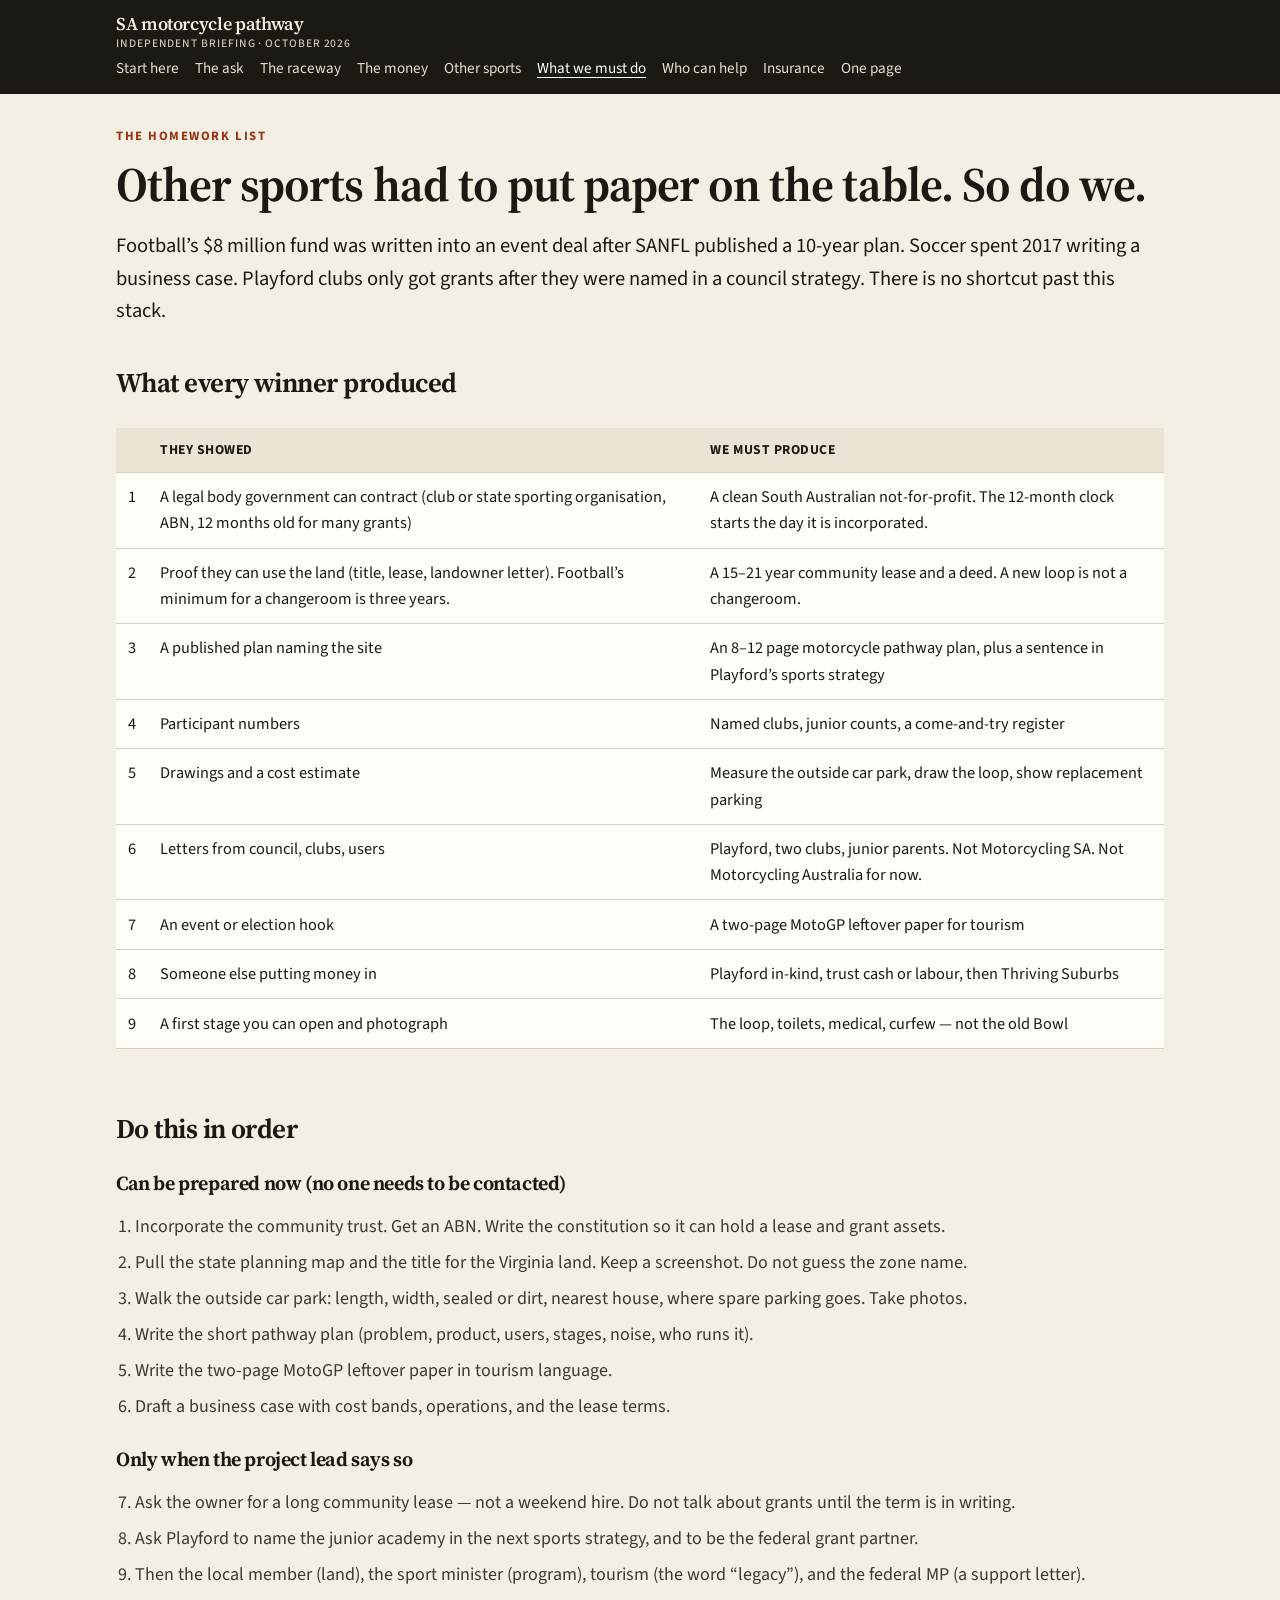
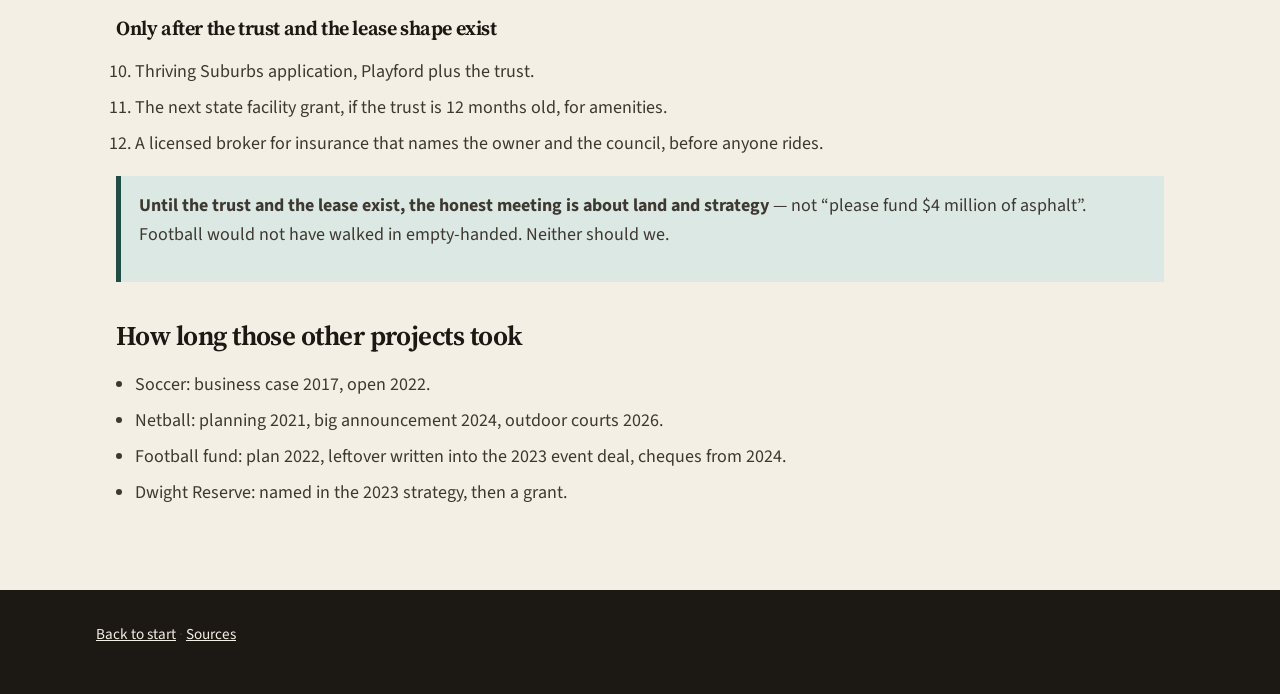
==== homework.html @ 2dd80e3b "Add plain-language SA motorcycle pathway briefing site" ====
<!DOCTYPE html>
<html lang="en-AU">
<head>
  <meta charset="utf-8">
  <meta name="viewport" content="width=device-width, initial-scale=1">
  <title>What we must do — SA motorcycle pathway briefing</title>
  <link rel="preconnect" href="https://fonts.googleapis.com">
  <link rel="preconnect" href="https://fonts.gstatic.com" crossorigin>
  <link href="https://fonts.googleapis.com/css2?family=Source+Sans+3:wght@500;700&family=Source+Serif+4:wght@600;650&display=swap" rel="stylesheet">
  <link rel="stylesheet" href="css/style.css">
</head>
<body>
  <header class="site-header">
    <div class="header-inner">
      <a class="brand" href="index.html">SA motorcycle pathway<small>Independent briefing · October 2026</small></a>
      <button class="nav-toggle" type="button" aria-expanded="false">Menu</button>
    </div>
    <nav class="nav" aria-label="Main">
      <a href="index.html">Start here</a>
      <a href="proposal.html">The ask</a>
      <a href="the-site.html">The raceway</a>
      <a href="money.html">The money</a>
      <a href="other-sports.html">Other sports</a>
      <a class="is-current" href="homework.html">What we must do</a>
      <a href="people.html">Who can help</a>
      <a href="insurance.html">Insurance</a>
      <a href="one-pager.html">One page</a>
    </nav>
  </header>
  <main class="wrap">
    <p class="kicker">The homework list</p>
    <h1>Other sports had to put paper on the table. So do we.</h1>
    <p class="lead">Football’s $8 million fund was written into an event deal after SANFL published a 10-year plan. Soccer spent 2017 writing a business case. Playford clubs only got grants after they were named in a council strategy. There is no shortcut past this stack.</p>

    <h2>What every winner produced</h2>
    <div class="table-wrap">
      <table>
        <thead><tr><th></th><th>They showed</th><th>We must produce</th></tr></thead>
        <tbody>
          <tr><td>1</td><td>A legal body government can contract (club or state sporting organisation, ABN, 12 months old for many grants)</td><td>A clean South Australian not-for-profit. The 12-month clock starts the day it is incorporated.</td></tr>
          <tr><td>2</td><td>Proof they can use the land (title, lease, landowner letter). Football’s minimum for a changeroom is three years.</td><td>A 15–21 year community lease and a deed. A new loop is not a changeroom.</td></tr>
          <tr><td>3</td><td>A published plan naming the site</td><td>An 8–12 page motorcycle pathway plan, plus a sentence in Playford’s sports strategy</td></tr>
          <tr><td>4</td><td>Participant numbers</td><td>Named clubs, junior counts, a come-and-try register</td></tr>
          <tr><td>5</td><td>Drawings and a cost estimate</td><td>Measure the outside car park, draw the loop, show replacement parking</td></tr>
          <tr><td>6</td><td>Letters from council, clubs, users</td><td>Playford, two clubs, junior parents. Not Motorcycling SA. Not Motorcycling Australia for now.</td></tr>
          <tr><td>7</td><td>An event or election hook</td><td>A two-page MotoGP leftover paper for tourism</td></tr>
          <tr><td>8</td><td>Someone else putting money in</td><td>Playford in-kind, trust cash or labour, then Thriving Suburbs</td></tr>
          <tr><td>9</td><td>A first stage you can open and photograph</td><td>The loop, toilets, medical, curfew — not the old Bowl</td></tr>
        </tbody>
      </table>
    </div>

    <h2>Do this in order</h2>
    <h3>Can be prepared now (no one needs to be contacted)</h3>
    <ol class="steps">
      <li>Incorporate the community trust. Get an ABN. Write the constitution so it can hold a lease and grant assets.</li>
      <li>Pull the state planning map and the title for the Virginia land. Keep a screenshot. Do not guess the zone name.</li>
      <li>Walk the outside car park: length, width, sealed or dirt, nearest house, where spare parking goes. Take photos.</li>
      <li>Write the short pathway plan (problem, product, users, stages, noise, who runs it).</li>
      <li>Write the two-page MotoGP leftover paper in tourism language.</li>
      <li>Draft a business case with cost bands, operations, and the lease terms.</li>
    </ol>

    <h3>Only when the project lead says so</h3>
    <ol class="steps" start="7">
      <li>Ask the owner for a long community lease — not a weekend hire. Do not talk about grants until the term is in writing.</li>
      <li>Ask Playford to name the junior academy in the next sports strategy, and to be the federal grant partner.</li>
      <li>Then the local member (land), the sport minister (program), tourism (the word “legacy”), and the federal MP (a support letter).</li>
    </ol>

    <h3>Only after the trust and the lease shape exist</h3>
    <ol class="steps" start="10">
      <li>Thriving Suburbs application, Playford plus the trust.</li>
      <li>The next state facility grant, if the trust is 12 months old, for amenities.</li>
      <li>A licensed broker for insurance that names the owner and the council, before anyone rides.</li>
    </ol>

    <div class="soft">
      <p><strong>Until the trust and the lease exist, the honest meeting is about land and strategy</strong> — not “please fund $4 million of asphalt”. Football would not have walked in empty-handed. Neither should we.</p>
    </div>

    <h2>How long those other projects took</h2>
    <ul class="plain">
      <li>Soccer: business case 2017, open 2022.</li>
      <li>Netball: planning 2021, big announcement 2024, outdoor courts 2026.</li>
      <li>Football fund: plan 2022, leftover written into the 2023 event deal, cheques from 2024.</li>
      <li>Dwight Reserve: named in the 2023 strategy, then a grant.</li>
    </ul>
  </main>
  <footer class="site-footer"><div class="wrap"><p><a href="index.html">Back to start</a> · <a href="sources.html">Sources</a></p></div></footer>
  <script src="js/nav.js"></script>
</body>
</html>
---- css/style.css ----
:root {
  --ink: #1c1914;
  --ink-soft: #3d3830;
  --muted: #5c564c;
  --paper: #f4efe4;
  --paper-2: #ebe4d4;
  --card: #fffdf7;
  --line: #d7cfc0;
  --accent: #9a3412;
  --accent-2: #1f4d46;
  --warn: #7c2d12;
  --warn-bg: #f3e0d2;
  --ok-bg: #dce8e4;
  --shadow: 0 10px 30px rgba(28, 25, 20, 0.06);
  --max: 68rem;
  --sans: "Source Sans 3", "Segoe UI", sans-serif;
  --serif: "Source Serif 4", Georgia, serif;
}

* { box-sizing: border-box; }
html { scroll-behavior: smooth; }
body {
  margin: 0;
  background: var(--paper);
  color: var(--ink);
  font-family: var(--sans);
  font-size: 1.125rem;
  line-height: 1.6;
}

a { color: var(--accent-2); }
a:hover { color: var(--accent); }

.skip {
  position: absolute;
  left: -999px;
}
.skip:focus {
  left: 1rem;
  top: 1rem;
  background: #fff;
  padding: 0.5rem 1rem;
  z-index: 20;
}

.site-header {
  background: var(--ink);
  color: #f4efe4;
  position: sticky;
  top: 0;
  z-index: 10;
}
.header-inner {
  max-width: var(--max);
  margin: 0 auto;
  padding: 0.85rem 1.25rem 0.4rem;
  display: flex;
  align-items: center;
  justify-content: space-between;
  gap: 1rem;
  width: 100%;
}
.site-header .nav {
  max-width: var(--max);
  margin: 0 auto;
  padding: 0 1.25rem 0.85rem;
}
.brand {
  color: #f4efe4;
  text-decoration: none;
  font-family: var(--serif);
  font-weight: 600;
  letter-spacing: -0.02em;
  line-height: 1.15;
}
.brand small {
  display: block;
  font-family: var(--sans);
  font-weight: 500;
  font-size: 0.72rem;
  letter-spacing: 0.08em;
  text-transform: uppercase;
  color: #cfc6b4;
  margin-top: 0.15rem;
}
.nav-toggle {
  display: none;
  background: transparent;
  color: #f4efe4;
  border: 1px solid #6b6458;
  padding: 0.45rem 0.7rem;
  font: inherit;
  cursor: pointer;
}
.nav {
  display: flex;
  flex-wrap: wrap;
  gap: 0.35rem 1rem;
}
.nav a {
  color: #e8e0d2;
  text-decoration: none;
  font-size: 0.95rem;
}
.nav a:hover,
.nav a.is-current {
  color: #fff;
  text-decoration: underline;
  text-underline-offset: 0.25em;
}

.wrap {
  max-width: var(--max);
  margin: 0 auto;
  padding: 2rem 1.25rem 4rem;
}

.kicker {
  font-size: 0.8rem;
  letter-spacing: 0.12em;
  text-transform: uppercase;
  color: var(--accent);
  font-weight: 700;
  margin: 0 0 0.6rem;
}
h1, h2, h3 {
  font-family: var(--serif);
  font-weight: 650;
  letter-spacing: -0.02em;
  line-height: 1.2;
  color: var(--ink);
}
h1 { font-size: clamp(2rem, 4vw, 3rem); margin: 0 0 1rem; }
h2 { font-size: 1.7rem; margin: 2.4rem 0 0.8rem; }
h3 { font-size: 1.25rem; margin: 1.6rem 0 0.5rem; }
p { margin: 0 0 1rem; color: var(--ink-soft); }
.lead { font-size: 1.28rem; color: var(--ink); }

.notice {
  background: var(--warn-bg);
  border-left: 5px solid var(--warn);
  padding: 1rem 1.1rem;
  margin: 0 0 1.6rem;
}
.notice strong { color: var(--warn); }
.soft {
  background: var(--ok-bg);
  border-left: 5px solid var(--accent-2);
  padding: 1rem 1.1rem;
  margin: 0 0 1.6rem;
}

.grid {
  display: grid;
  gap: 1rem;
  grid-template-columns: repeat(auto-fit, minmax(16rem, 1fr));
  margin: 1.4rem 0 2rem;
}
.card {
  background: var(--card);
  border: 1px solid var(--line);
  border-radius: 6px;
  padding: 1.15rem 1.2rem;
  box-shadow: var(--shadow);
  text-decoration: none;
  color: inherit;
  display: block;
}
a.card:hover { border-color: var(--accent-2); }
.card h3 { margin-top: 0; }
.card p:last-child { margin-bottom: 0; }
.num {
  font-family: var(--serif);
  font-size: 1.8rem;
  color: var(--accent);
  margin: 0 0 0.3rem;
}

.facts {
  display: grid;
  grid-template-columns: repeat(auto-fit, minmax(12rem, 1fr));
  gap: 0.75rem;
  margin: 1.2rem 0 1.8rem;
}
.fact {
  background: var(--paper-2);
  padding: 0.9rem 1rem;
}
.fact b { display: block; font-size: 0.8rem; text-transform: uppercase; letter-spacing: 0.06em; color: var(--muted); }

table {
  width: 100%;
  border-collapse: collapse;
  background: var(--card);
  margin: 1rem 0 1.6rem;
  font-size: 1.02rem;
}
th, td {
  text-align: left;
  padding: 0.7rem 0.75rem;
  border-bottom: 1px solid var(--line);
  vertical-align: top;
}
th { background: var(--paper-2); font-size: 0.85rem; letter-spacing: 0.04em; text-transform: uppercase; }
.table-wrap { overflow-x: auto; }

ol.steps, ul.plain { padding-left: 1.2rem; }
ol.steps li, ul.plain li { margin: 0.45rem 0; color: var(--ink-soft); }

.site-footer {
  background: var(--ink);
  color: #d7cfc0;
  padding: 2rem 1.25rem;
  font-size: 0.95rem;
}
.site-footer .wrap { padding: 0; }
.site-footer a { color: #f4efe4; }

@media (max-width: 820px) {
  .nav-toggle { display: block; }
  .nav {
    display: none;
    width: 100%;
    padding: 0 1.25rem 1rem;
    flex-direction: column;
  }
  .site-header.is-open .nav { display: flex; }
  .header-inner { flex-wrap: wrap; }
}

@media print {
  .site-header, .site-footer, .nav-toggle, .no-print { display: none !important; }
  body { background: #fff; font-size: 12pt; }
  .wrap { padding: 0; max-width: none; }
  a { color: inherit; text-decoration: none; }
}

.glossary dt { font-weight: 700; margin-top: 0.8rem; }
.glossary dd { margin: 0.2rem 0 0; color: var(--ink-soft); }
.hero-ask {
  background: var(--ink);
  color: #f4efe4;
  padding: 1.2rem 1.3rem;
  margin: 1.4rem 0 1.8rem;
}
.hero-ask p { color: #f4efe4; margin: 0; font-family: var(--serif); font-size: 1.25rem; }
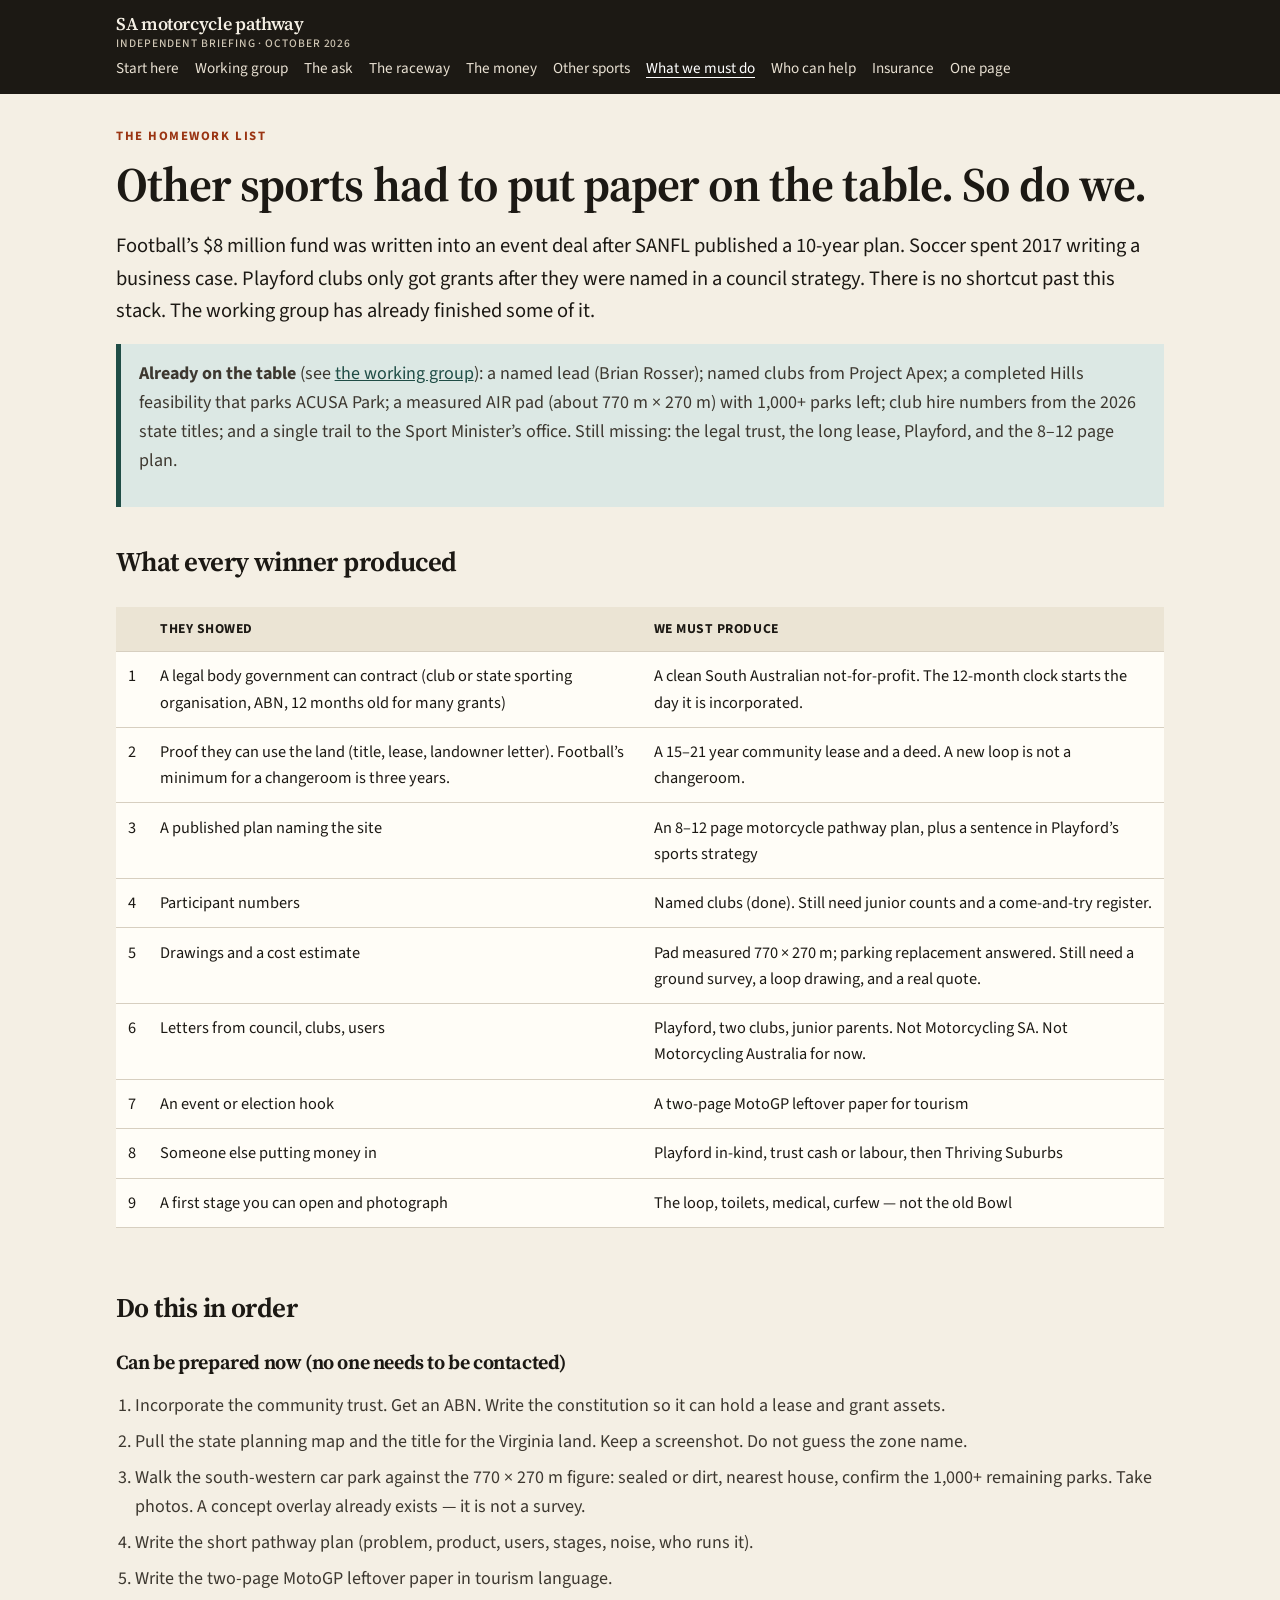
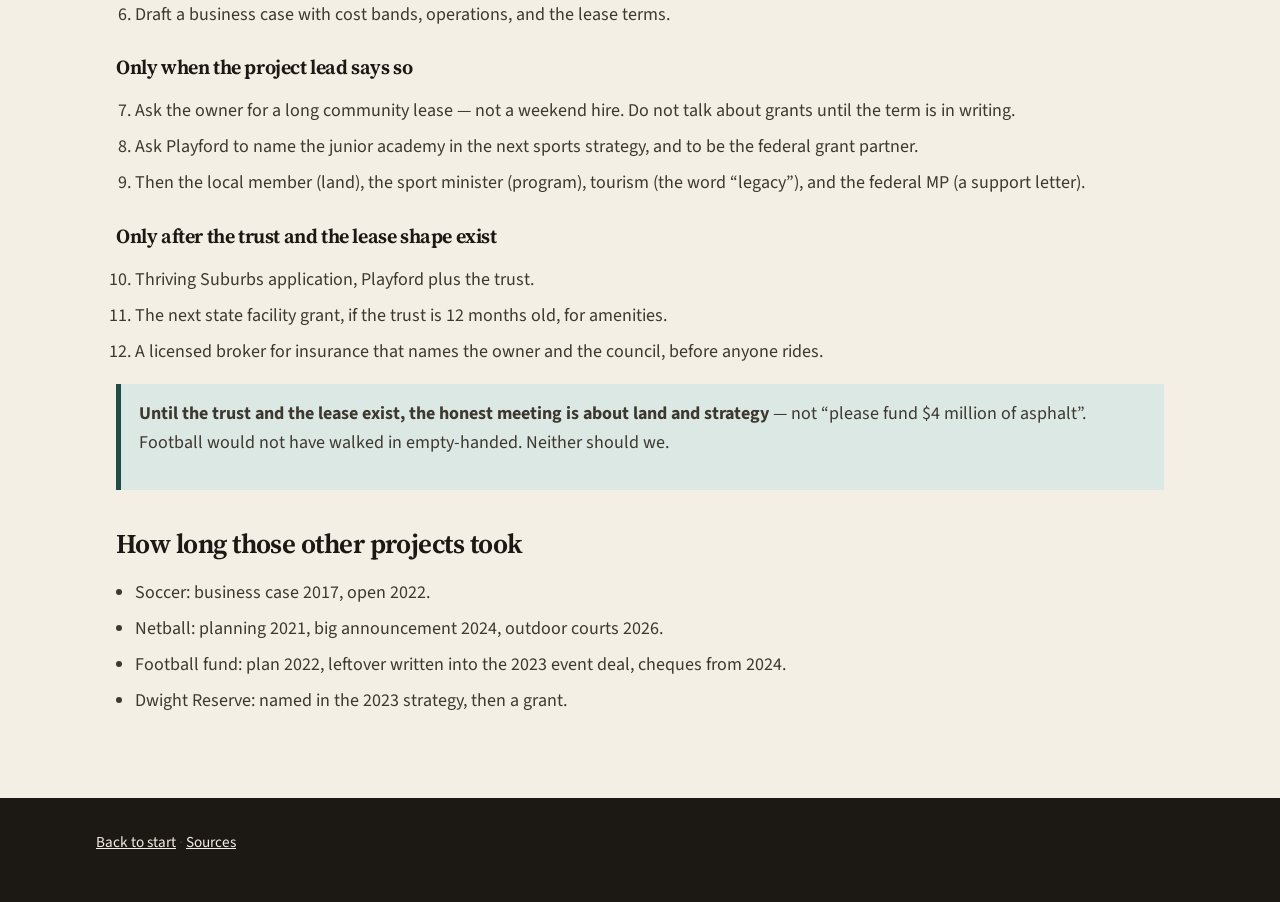
==== commit 4f721048: "docs: add working-group history and AIR pad facts Publish the dedicated working group (Brian Rosser," ====
--- a/homework.html
+++ b/homework.html
@@ -17,6 +17,7 @@
     </div>
     <nav class="nav" aria-label="Main">
       <a href="index.html">Start here</a>
+      <a href="working-group.html">Working group</a>
       <a href="proposal.html">The ask</a>
       <a href="the-site.html">The raceway</a>
       <a href="money.html">The money</a>
@@ -30,7 +31,11 @@
   <main class="wrap">
     <p class="kicker">The homework list</p>
     <h1>Other sports had to put paper on the table. So do we.</h1>
-    <p class="lead">Football’s $8 million fund was written into an event deal after SANFL published a 10-year plan. Soccer spent 2017 writing a business case. Playford clubs only got grants after they were named in a council strategy. There is no shortcut past this stack.</p>
+    <p class="lead">Football’s $8 million fund was written into an event deal after SANFL published a 10-year plan. Soccer spent 2017 writing a business case. Playford clubs only got grants after they were named in a council strategy. There is no shortcut past this stack. The working group has already finished some of it.</p>
+
+    <div class="soft">
+      <p><strong>Already on the table</strong> (see <a href="working-group.html">the working group</a>): a named lead (Brian Rosser); named clubs from Project Apex; a completed Hills feasibility that parks ACUSA Park; a measured AIR pad (about 770 m × 270 m) with 1,000+ parks left; club hire numbers from the 2026 state titles; and a single trail to the Sport Minister’s office. Still missing: the legal trust, the long lease, Playford, and the 8–12 page plan.</p>
+    </div>
 
     <h2>What every winner produced</h2>
     <div class="table-wrap">
@@ -40,8 +45,8 @@
           <tr><td>1</td><td>A legal body government can contract (club or state sporting organisation, ABN, 12 months old for many grants)</td><td>A clean South Australian not-for-profit. The 12-month clock starts the day it is incorporated.</td></tr>
           <tr><td>2</td><td>Proof they can use the land (title, lease, landowner letter). Football’s minimum for a changeroom is three years.</td><td>A 15–21 year community lease and a deed. A new loop is not a changeroom.</td></tr>
           <tr><td>3</td><td>A published plan naming the site</td><td>An 8–12 page motorcycle pathway plan, plus a sentence in Playford’s sports strategy</td></tr>
-          <tr><td>4</td><td>Participant numbers</td><td>Named clubs, junior counts, a come-and-try register</td></tr>
-          <tr><td>5</td><td>Drawings and a cost estimate</td><td>Measure the outside car park, draw the loop, show replacement parking</td></tr>
+          <tr><td>4</td><td>Participant numbers</td><td>Named clubs (done). Still need junior counts and a come-and-try register.</td></tr>
+          <tr><td>5</td><td>Drawings and a cost estimate</td><td>Pad measured 770 × 270 m; parking replacement answered. Still need a ground survey, a loop drawing, and a real quote.</td></tr>
           <tr><td>6</td><td>Letters from council, clubs, users</td><td>Playford, two clubs, junior parents. Not Motorcycling SA. Not Motorcycling Australia for now.</td></tr>
           <tr><td>7</td><td>An event or election hook</td><td>A two-page MotoGP leftover paper for tourism</td></tr>
           <tr><td>8</td><td>Someone else putting money in</td><td>Playford in-kind, trust cash or labour, then Thriving Suburbs</td></tr>
@@ -55,7 +60,7 @@
     <ol class="steps">
       <li>Incorporate the community trust. Get an ABN. Write the constitution so it can hold a lease and grant assets.</li>
       <li>Pull the state planning map and the title for the Virginia land. Keep a screenshot. Do not guess the zone name.</li>
-      <li>Walk the outside car park: length, width, sealed or dirt, nearest house, where spare parking goes. Take photos.</li>
+      <li>Walk the south-western car park against the 770 × 270 m figure: sealed or dirt, nearest house, confirm the 1,000+ remaining parks. Take photos. A concept overlay already exists — it is not a survey.</li>
       <li>Write the short pathway plan (problem, product, users, stages, noise, who runs it).</li>
       <li>Write the two-page MotoGP leftover paper in tourism language.</li>
       <li>Draft a business case with cost bands, operations, and the lease terms.</li>
